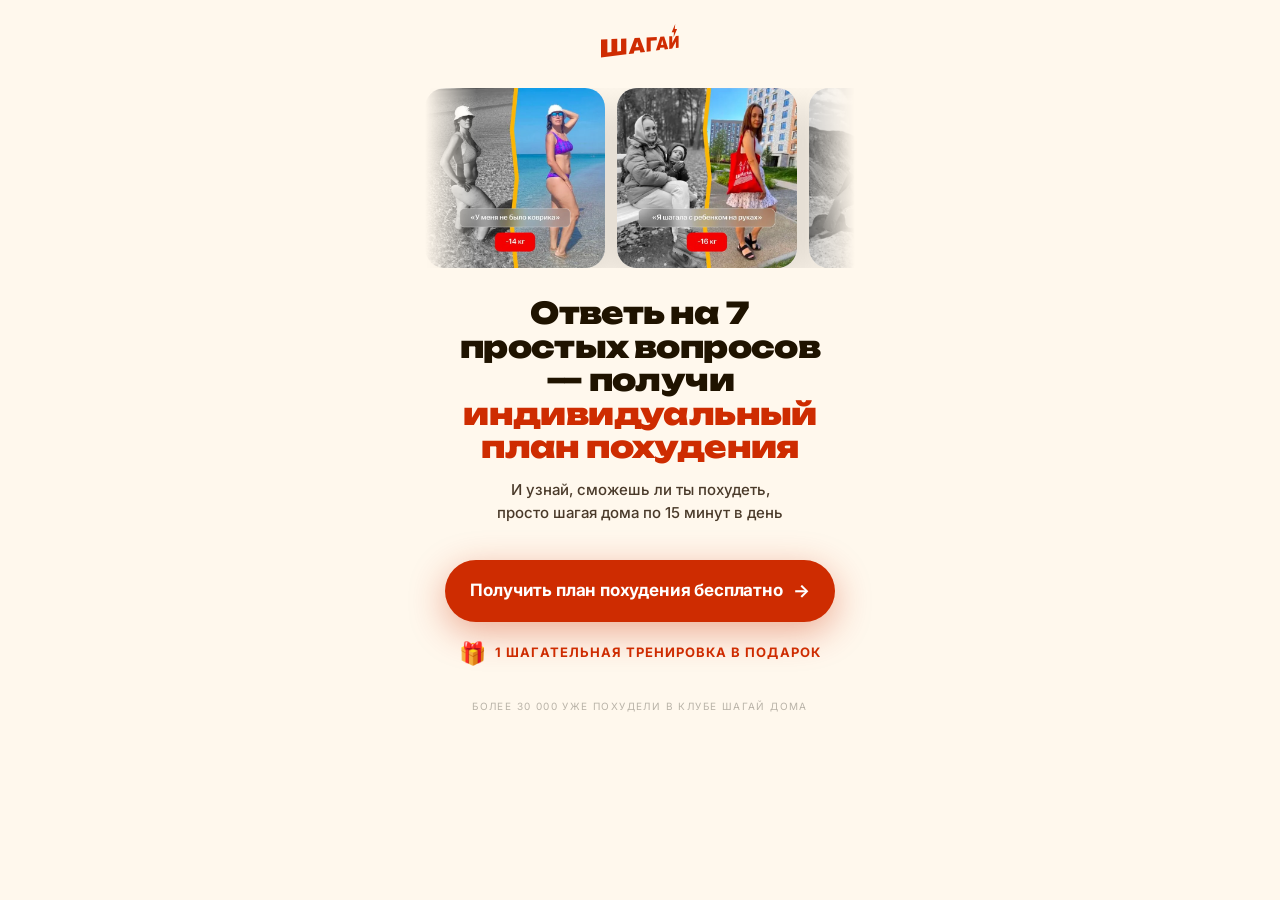
==== max/index.html @ 2011c72a "feat(max): MAX Mini App funnel — clone of TG flow without write_access - /max/index.html: landing wi" ====
<!DOCTYPE html>
<html lang="ru">
<head>
  <meta charset="UTF-8">
  <meta name="viewport" content="width=device-width, initial-scale=1.0, viewport-fit=cover">
  <meta name="theme-color" content="#fff8ed">
  <meta http-equiv="Cache-Control" content="no-cache, no-store, must-revalidate">
  <meta http-equiv="Pragma" content="no-cache">
  <meta http-equiv="Expires" content="0">
  <title>Индивидуальный план похудения | ШАГАЙ ДОМА</title>
  <meta name="description" content="Ответь на 7 простых вопросов и получи бесплатный индивидуальный план похудения. Похудей, просто шагая дома по 15 минут в день.">
  <meta name="robots" content="noindex,follow">

  <link rel="icon" type="image/svg+xml" href="../favicon.svg">
  <link rel="apple-touch-icon" href="../favicon.svg">

  <!-- Open Graph -->
  <meta property="og:type" content="website">
  <meta property="og:site_name" content="ШАГАЙ ДОМА">
  <meta property="og:title" content="Получи индивидуальный план похудения | ШАГАЙ ДОМА">
  <meta property="og:description" content="Ответь на 7 простых вопросов и получи бесплатный план похудения. 1 шагательная тренировка в подарок.">
  <meta property="og:image" content="https://npopko55-cmd.github.io/walk-walk/images/pain-woman.jpg">
  <meta property="og:image:width" content="1200">
  <meta property="og:image:height" content="630">
  <meta property="og:url" content="https://npopko55-cmd.github.io/walk-walk/max/">
  <meta property="og:locale" content="ru_RU">

  <meta name="twitter:card" content="summary_large_image">
  <meta name="twitter:title" content="Получи индивидуальный план похудения | ШАГАЙ ДОМА">
  <meta name="twitter:description" content="Ответь на 7 простых вопросов и получи бесплатный план. 1 шагательная тренировка в подарок.">
  <meta name="twitter:image" content="https://npopko55-cmd.github.io/walk-walk/images/pain-woman.jpg">

  <!-- Yandex.Metrika -->
  <script type="text/javascript">
    (function(m,e,t,r,i,k,a){m[i]=m[i]||function(){(m[i].a=m[i].a||[]).push(arguments)};m[i].l=1*new Date();for (var j=0;j<document.scripts.length;j++){if (document.scripts[j].src===r){return;}}k=e.createElement(t),a=e.getElementsByTagName(t)[0],k.async=1,k.src=r,a.parentNode.insertBefore(k,a)})(window,document,'script','https://mc.yandex.ru/metrika/tag.js?id=108598378','ym');
    ym(108598378,'init',{ssr:true,webvisor:true,clickmap:true,ecommerce:"dataLayer",accurateTrackBounce:true,trackLinks:true});
  </script>
  <noscript><div><img src="https://mc.yandex.ru/watch/108598378" style="position:absolute;left:-9999px;" alt=""/></div></noscript>

  <link rel="preconnect" href="https://fonts.googleapis.com">
  <link rel="preconnect" href="https://fonts.gstatic.com" crossorigin>
  <link href="https://fonts.googleapis.com/css2?family=Unbounded:wght@400;700;800;900&family=Inter:wght@400;500;600;700&display=swap" rel="stylesheet">

  <style>
    *, *::before, *::after { margin: 0; padding: 0; box-sizing: border-box; }

    :root {
      --red: #ce2c01;
      --red-hover: #b52700;
      --orange: #ffb600;
      --dark: #1f1300;
      --cream: #fff8ed;
      --text-soft: #4a3a2a;
    }

    html, body {
      font-family: 'Inter', -apple-system, BlinkMacSystemFont, 'Segoe UI', sans-serif;
      -webkit-font-smoothing: antialiased;
      background: var(--cream);
      color: var(--dark);
      overflow-x: hidden;
    }

    .font-display {
      font-family: 'Unbounded', sans-serif;
      letter-spacing: -0.02em;
    }

    .page {
      min-height: 100svh;
      max-width: 430px;
      margin: 0 auto;
      display: flex;
      flex-direction: column;
      padding-inline: 20px;
    }

    .header {
      padding: 24px 0 12px;
      display: flex;
      justify-content: center;
    }
    .header svg { height: 36px; width: auto; display: block; }

    .cases-wrap {
      margin: 16px -20px 28px;
      overflow: hidden;
      -webkit-mask-image: linear-gradient(90deg, transparent, #000 12%, #000 88%, transparent);
      mask-image: linear-gradient(90deg, transparent, #000 12%, #000 88%, transparent);
    }
    .cases-track {
      display: flex;
      gap: 12px;
      width: max-content;
      animation: scroll 40s linear infinite;
    }
    .cases-track:hover { animation-play-state: paused; }
    @keyframes scroll {
      0% { transform: translateX(0); }
      100% { transform: translateX(calc(-50% - 6px)); }
    }
    .case-card {
      width: 180px;
      height: 180px;
      border-radius: 20px;
      overflow: hidden;
      box-shadow: 0 12px 36px rgba(0,0,0,.14);
      flex-shrink: 0;
      background: #eee;
    }
    .case-card img {
      width: 100%;
      height: 100%;
      object-fit: cover;
      display: block;
    }

    .hero {
      text-align: center;
      padding: 0 4px;
    }
    .hero h1 {
      font-family: 'Unbounded', sans-serif;
      font-weight: 900;
      font-size: clamp(24px, 6.6vw, 30px);
      line-height: 1.12;
      letter-spacing: -0.02em;
      color: var(--dark);
      text-wrap: balance;
      margin-bottom: 14px;
    }
    .hero h1 .accent { color: var(--red); }
    .hero p {
      font-size: 15px;
      line-height: 1.55;
      color: var(--text-soft);
      font-weight: 500;
      max-width: 340px;
      margin: 0 auto;
      text-wrap: balance;
    }

    .cta-block {
      margin-top: 36px;
      padding: 0 0 20px;
    }
    .btn-primary {
      display: flex;
      width: 100%;
      align-items: center;
      justify-content: center;
      gap: 10px;
      background: var(--red);
      color: #fff;
      font-weight: 700;
      font-size: 17px;
      font-family: 'Inter', sans-serif;
      padding: 20px 18px;
      border: none;
      border-radius: 999px;
      text-decoration: none;
      text-align: center;
      box-shadow: 0 10px 36px rgba(206,44,1,.38);
      transition: transform .15s ease, background .2s ease, box-shadow .2s ease;
      cursor: pointer;
      letter-spacing: -0.01em;
      line-height: 1.25;
    }
    .btn-primary__label { text-align: center; }
    .btn-primary:hover { background: var(--red-hover); }
    .btn-primary:active { transform: scale(.98); }
    .btn-primary__arrow { display: inline-flex; font-size: 18px; line-height: 1; }

    .gift-caption {
      margin-top: 20px;
      display: flex;
      align-items: center;
      justify-content: center;
      gap: 8px;
      color: var(--red);
      font-weight: 700;
      font-size: 13px;
      text-transform: uppercase;
      letter-spacing: 0.08em;
    }
    .gift-caption__emoji { font-size: 22px; line-height: 1; flex-shrink: 0; }
    .gift-caption__text { text-align: center; line-height: 1.3; }

    .footer {
      padding: 16px 0 28px;
      text-align: center;
      color: #b9b3a8;
      font-size: 10px;
      letter-spacing: 0.14em;
      text-transform: uppercase;
    }

    @media (max-width: 360px) {
      .case-card { width: 160px; height: 160px; }
      .hero h1 { font-size: 22px; }
      .btn-primary { font-size: 15px; padding: 18px 14px; }
    }
  </style>
</head>
<body>
  <div class="page">
    <header class="header">
      <a href="/walk-walk/max/" aria-label="ШАГАЙ ДОМА">
        <svg viewBox="0 0 106.01 49.13" fill="none" aria-hidden="true">
          <path d="M27.36 36.85L22.19 37.4V20.22L14.26 20.6V38.26L8.68 38.86V20.87L0 21.28V45.81L34.6 41.41V19.62L27.36 19.97V36.85Z" fill="#CF2C02"/>
          <path d="M45.94 19.08L37.8 41.01L44.66 40.14L45.69 36.55L52.88 35.73L53.87 38.97L60.11 38.17L52.84 18.75L45.94 19.08ZM47.1 31.89L49.36 24.26L51.6 31.46L47.1 31.89Z" fill="#CF2C02"/>
          <path d="M76.12 17.63L62.29 18.29V37.9L67.87 37.19V22.73L76.12 22.18V17.63Z" fill="#CF2C02"/>
          <path d="M87 34.76L91.75 34.15L86.22 17.15L81.01 17.4L74.91 36.29L80.05 35.64L80.83 32.55L86.25 31.93L87 34.76ZM81.88 28.52L83.58 21.92L85.28 28.19L81.88 28.52Z" fill="#CF2C02"/>
          <path d="M102.2 23.79V32.82L105.92 32.35V16.2L102.22 16.38L97.21 25.93V16.62L93.16 16.81V33.97L97.21 33.46L102.2 23.79Z" fill="#CF2C02"/>
          <path d="M99.07 18.22L103.82 6.75L100.67 6.76L101.32 0L96.48 11.33L99.58 11.26L99.07 18.22Z" fill="#CF2C02"/>
        </svg>
      </a>
    </header>

    <div class="cases-wrap">
      <div class="cases-track">
        <div class="case-card"><img src="../images/cases/1.webp" alt="Результат −14 кг" loading="eager"></div>
        <div class="case-card"><img src="../images/cases/2.webp" alt="Результат −12 кг" loading="eager"></div>
        <div class="case-card"><img src="../images/cases/3.webp" alt="Результат −16 кг" loading="eager"></div>
        <div class="case-card"><img src="../images/cases/4.webp" alt="Результат −11 кг" loading="eager"></div>
        <div class="case-card"><img src="../images/cases/5.webp" alt="Результат" loading="lazy"></div>
        <div class="case-card"><img src="../images/cases/6.webp" alt="Результат" loading="lazy"></div>
        <div class="case-card"><img src="../images/cases/7.webp" alt="Результат" loading="lazy"></div>
        <div class="case-card"><img src="../images/cases/8.webp" alt="Результат" loading="lazy"></div>
        <div class="case-card"><img src="../images/cases/1.webp" alt="" loading="lazy"></div>
        <div class="case-card"><img src="../images/cases/2.webp" alt="" loading="lazy"></div>
        <div class="case-card"><img src="../images/cases/3.webp" alt="" loading="lazy"></div>
        <div class="case-card"><img src="../images/cases/4.webp" alt="" loading="lazy"></div>
        <div class="case-card"><img src="../images/cases/5.webp" alt="" loading="lazy"></div>
        <div class="case-card"><img src="../images/cases/6.webp" alt="" loading="lazy"></div>
        <div class="case-card"><img src="../images/cases/7.webp" alt="" loading="lazy"></div>
        <div class="case-card"><img src="../images/cases/8.webp" alt="" loading="lazy"></div>
      </div>
    </div>

    <section class="hero">
      <h1>
        Ответь на 7 простых вопросов — получи <span class="accent">индивидуальный план похудения</span>
      </h1>
      <p>И узнай, сможешь ли ты похудеть, просто шагая дома по 15 минут в день</p>
    </section>

    <div class="cta-block">
      <a id="cta-quiz-start" href="./quiz.html" class="btn-primary">
        <span class="btn-primary__label">Получить план похудения бесплатно</span>
        <span class="btn-primary__arrow" aria-hidden="true">→</span>
      </a>
      <div class="gift-caption">
        <span class="gift-caption__emoji">🎁</span>
        <span class="gift-caption__text">1 шагательная тренировка в подарок</span>
      </div>
    </div>

    <footer class="footer">
      Более 30 000 уже похудели в клубе ШАГАЙ ДОМА
    </footer>
  </div>

  <script>
    // ─────────────────────────────────────────────────────────────
    // MAX Mini App: дубль TG-воронки без рассылочной механики
    // ─────────────────────────────────────────────────────────────

    // Возврат пользователя, прошедшего квиз ранее: сразу на plan.html
    (function () {
      try {
        var incoming = new URLSearchParams(window.location.search);
        var max = window.WebApp || null;
        var startParam = max && max.initDataUnsafe && max.initDataUnsafe.start_param;

        // Retake-триггер: ?retake=1 в URL или startapp=retake|reset
        if (incoming.get('retake') === '1' || startParam === 'retake' || startParam === 'reset') {
          try {
            localStorage.removeItem('shagay_quiz_v1');
            Object.keys(localStorage).forEach(function (k) {
              if (k.indexOf('shagay_quiz_v1_') === 0) localStorage.removeItem(k);
            });
          } catch (_) {}
          return;
        }

        var maxId = (max && max.initDataUnsafe && max.initDataUnsafe.user && max.initDataUnsafe.user.id) || '';
        var saved = null;
        if (maxId) {
          var a = localStorage.getItem('shagay_quiz_v1_' + maxId);
          if (a) saved = JSON.parse(a);
        }
        if (!saved) {
          var b = localStorage.getItem('shagay_quiz_v1');
          if (b) saved = JSON.parse(b);
        }
        if (!saved || saved.age == null) return;

        var params = new URLSearchParams();
        ['age','height','weight','goal','tries','lifestyle','readiness'].forEach(function (k) {
          if (saved[k] != null) params.set(k, saved[k]);
        });

        // MAX user → name + max_id
        if (max && max.initDataUnsafe && max.initDataUnsafe.user) {
          var u = max.initDataUnsafe.user;
          if (u.id) params.set('max_id', u.id);
          if (u.first_name) params.set('name', u.first_name);
        }

        // startapp → utm_source для возвращенцев
        if (startParam) {
          if (!incoming.get('utm_source')) params.set('utm_source', startParam);
        }
        if (!incoming.get('utm_medium')) params.set('utm_medium', 'max_miniapp');

        incoming.forEach(function (val, key) {
          if (!params.has(key)) params.set(key, val);
        });
        if (!params.has('sb_id')) params.set('sb_id', 'max');
        params.set('returning', '1');
        params.set('platform', 'max');

        try { if (typeof ym === 'function') ym(108598378, 'reachGoal', 'max_returning_user'); } catch (e) {}

        window.location.replace('../plan.html?' + params.toString());
      } catch (e) {}
    })();

    // MAX Mini App init + startapp → utm_source
    (function () {
      var max = window.WebApp || null;
      if (max) {
        try {
          if (typeof max.ready === 'function') max.ready();
          if (typeof max.expand === 'function') max.expand();
          if (typeof max.setHeaderColor === 'function') max.setHeaderColor('#fff8ed');
          if (typeof max.setBackgroundColor === 'function') max.setBackgroundColor('#fff8ed');
        } catch (e) {}
      }

      try {
        var startParam = max && max.initDataUnsafe && max.initDataUnsafe.start_param;
        if (startParam) {
          var url = new URL(window.location.href);
          if (!url.searchParams.get('utm_source')) {
            url.searchParams.set('utm_source', startParam);
          }
          if (!url.searchParams.get('utm_medium')) {
            url.searchParams.set('utm_medium', 'max_miniapp');
          }
          window.history.replaceState({}, '', url);
          try {
            if (typeof ym === 'function') {
              ym(108598378, 'params', { utm_source: startParam, max_miniapp: 1 });
              ym(108598378, 'reachGoal', 'max_app_open', { utm_source: startParam });
            }
          } catch (e) {}
        } else {
          try { if (typeof ym === 'function') ym(108598378, 'reachGoal', 'max_app_open'); } catch (e) {}
        }
      } catch (e) {}
    })();

    // CTA: переход на квиз с сохранением query params
    (function () {
      var cta = document.getElementById('cta-quiz-start');
      if (!cta) return;
      function updateHref() {
        var qs = window.location.search || '';
        cta.href = './quiz.html' + qs;
      }
      updateHref();
      cta.addEventListener('click', function () {
        updateHref();
        try {
          if (typeof ym === 'function') ym(108598378, 'reachGoal', 'max_cta_to_quiz');
        } catch (e) {}
      });
    })();
  </script>
</body>
</html>
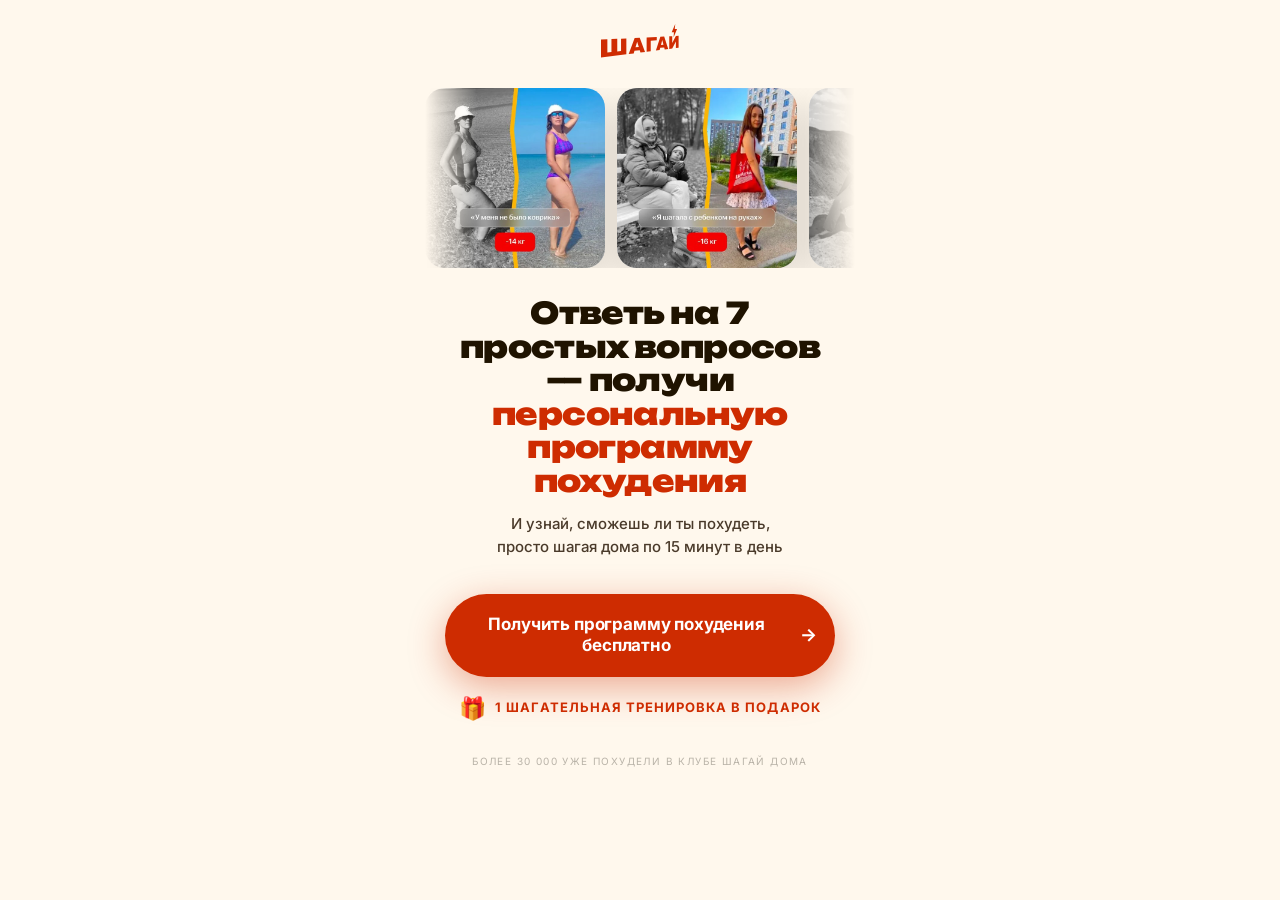
==== commit 1aac4797: "feat(landing): rewrite copy + new tariffs 1/3 months + reduced promises Copywriting: - 'Индивидуальн" ====
--- a/max/index.html
+++ b/max/index.html
@@ -7,8 +7,8 @@
   <meta http-equiv="Cache-Control" content="no-cache, no-store, must-revalidate">
   <meta http-equiv="Pragma" content="no-cache">
   <meta http-equiv="Expires" content="0">
-  <title>Индивидуальный план похудения | ШАГАЙ ДОМА</title>
-  <meta name="description" content="Ответь на 7 простых вопросов и получи бесплатный индивидуальный план похудения. Похудей, просто шагая дома по 15 минут в день.">
+  <title>Персональная программа похудения | ШАГАЙ ДОМА</title>
+  <meta name="description" content="Ответь на 7 простых вопросов и получи бесплатную персональную программу похудения. Похудей, просто шагая дома по 15 минут в день.">
   <meta name="robots" content="noindex,follow">
 
   <link rel="icon" type="image/svg+xml" href="../favicon.svg">
@@ -17,8 +17,8 @@
   <!-- Open Graph -->
   <meta property="og:type" content="website">
   <meta property="og:site_name" content="ШАГАЙ ДОМА">
-  <meta property="og:title" content="Получи индивидуальный план похудения | ШАГАЙ ДОМА">
-  <meta property="og:description" content="Ответь на 7 простых вопросов и получи бесплатный план похудения. 1 шагательная тренировка в подарок.">
+  <meta property="og:title" content="Получи персональную программу похудения | ШАГАЙ ДОМА">
+  <meta property="og:description" content="Ответь на 7 простых вопросов и получи бесплатную программу похудения. 1 шагательная тренировка в подарок.">
   <meta property="og:image" content="https://npopko55-cmd.github.io/walk-walk/images/pain-woman.jpg">
   <meta property="og:image:width" content="1200">
   <meta property="og:image:height" content="630">
@@ -26,7 +26,7 @@
   <meta property="og:locale" content="ru_RU">
 
   <meta name="twitter:card" content="summary_large_image">
-  <meta name="twitter:title" content="Получи индивидуальный план похудения | ШАГАЙ ДОМА">
+  <meta name="twitter:title" content="Получи персональную программу похудения | ШАГАЙ ДОМА">
   <meta name="twitter:description" content="Ответь на 7 простых вопросов и получи бесплатный план. 1 шагательная тренировка в подарок.">
   <meta name="twitter:image" content="https://npopko55-cmd.github.io/walk-walk/images/pain-woman.jpg">
 
@@ -240,14 +240,14 @@
 
     <section class="hero">
       <h1>
-        Ответь на 7 простых вопросов — получи <span class="accent">индивидуальный план похудения</span>
+        Ответь на 7 простых вопросов — получи <span class="accent">персональную программу похудения</span>
       </h1>
       <p>И узнай, сможешь ли ты похудеть, просто шагая дома по 15 минут в день</p>
     </section>
 
     <div class="cta-block">
       <a id="cta-quiz-start" href="./quiz.html" class="btn-primary">
-        <span class="btn-primary__label">Получить план похудения бесплатно</span>
+        <span class="btn-primary__label">Получить программу похудения бесплатно</span>
         <span class="btn-primary__arrow" aria-hidden="true">→</span>
       </a>
       <div class="gift-caption">
